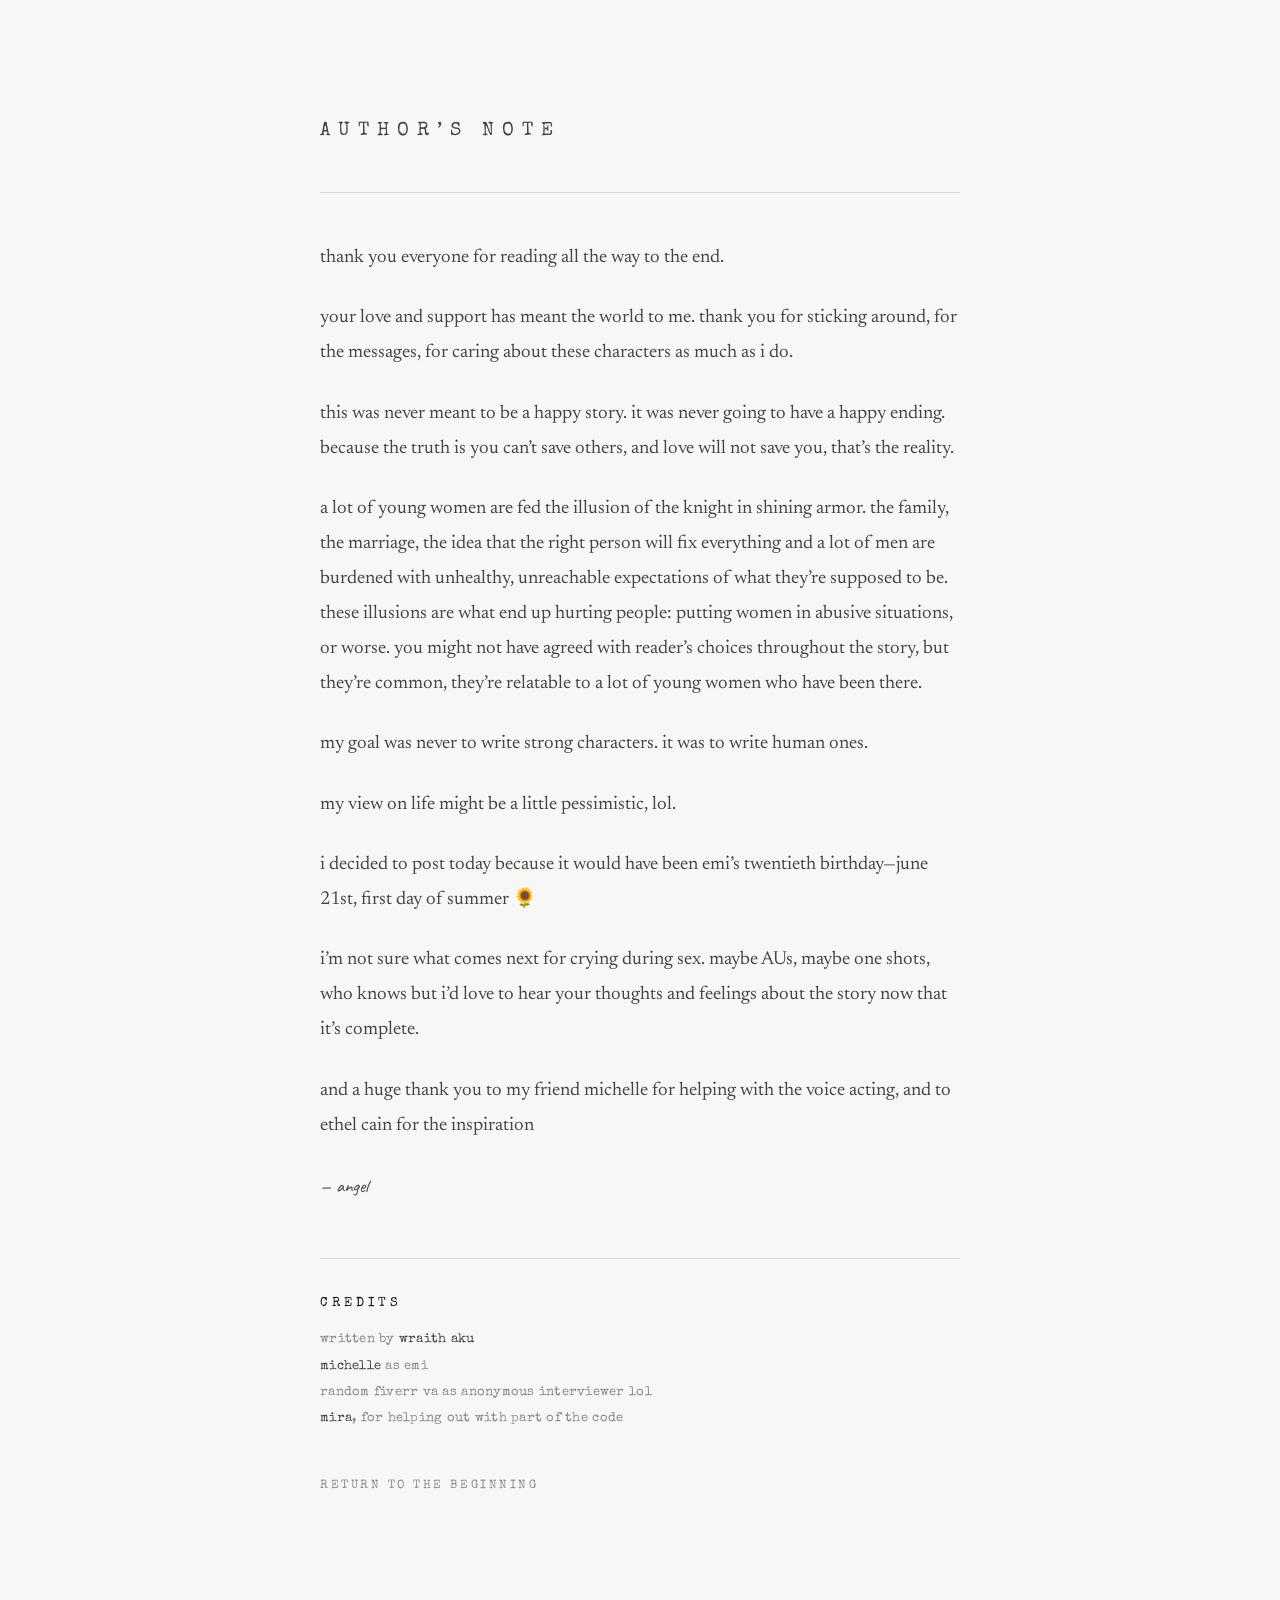
==== author-note.html @ 671f910b "Add files via upload" ====
<!DOCTYPE html>
<html lang="en">
<head>
<meta charset="UTF-8" />
<meta name="viewport" content="width=device-width, initial-scale=1.0" />
<title>crying during sex — author's note</title>
<link rel="preconnect" href="https://fonts.googleapis.com" />
<link rel="preconnect" href="https://fonts.gstatic.com" crossorigin />
<link href="https://fonts.googleapis.com/css2?family=Newsreader:ital,opsz,wght@0,6..72,300..600;1,6..72,300..600&family=Special+Elite&family=Caveat:wght@400;600&display=swap" rel="stylesheet" />
<style>
  :root {
    --ink:    #141414;
    --soft:   #444444;
    --faint:  #8a8a8a;
    --rule:   #d9d9d6;
    --page:   #f7f7f5;
  }
  * { box-sizing: border-box; }
  html, body { margin: 0; }
  body {
    background: var(--page);
    color: var(--ink);
    font-family: "Newsreader", Georgia, serif;
    -webkit-font-smoothing: antialiased;
    text-rendering: optimizeLegibility;
    padding: clamp(3.5rem, 9vw, 8rem) 1.5rem clamp(4rem, 9vw, 7rem);
    display: flex;
    justify-content: center;
  }
  .note {
    width: 100%;
    max-width: 40rem;
  }

  .note-label {
    font-family: "Special Elite", monospace;
    font-size: .72rem;
    letter-spacing: .42em;
    text-transform: uppercase;
    color: var(--faint);
    margin: 0 0 1.4rem;
  }
  .note-title {
    font-size: clamp(2.4rem, 7vw, 3.4rem);
    font-weight: 400;
    font-style: italic;
    letter-spacing: -.01em;
    line-height: 1.05;
    margin: 0 0 .4rem;
  }
  .note-rule {
    height: 1px;
    background: var(--rule);
    border: none;
    margin: 2.6rem 0 3rem;
  }

  .note p {
    font-size: 1.18rem;
    line-height: 1.85;
    color: var(--soft);
    margin: 0 0 1.6rem;
    text-wrap: pretty;
  }
  .note p strong { color: var(--ink); font-weight: 600; }

  /* the thesis line — set apart, large, black */
  .pull {
    font-size: clamp(1.5rem, 4.5vw, 2rem) !important;
    line-height: 1.3 !important;
    color: var(--ink) !important;
    font-style: italic;
    margin: 2.8rem 0 !important;
    padding-left: 1.3rem;
    border-left: 2px solid var(--ink);
  }

  .sig {
    font-family: "Caveat", cursive;
    font-size: 2.1rem;
    color: var(--ink);
    margin: 2.4rem 0 0;
  }

  /* credits — small, plain, typewriter */
  .credits {
    margin-top: 3.4rem;
    padding-top: 2rem;
    border-top: 1px solid var(--rule);
    font-family: "Special Elite", monospace;
    font-size: .82rem;
    line-height: 2;
    letter-spacing: .02em;
    color: var(--faint);
  }
  .credits .credits-head {
    text-transform: uppercase;
    letter-spacing: .3em;
    color: var(--ink);
    display: block;
    margin-bottom: .6rem;
  }
  .credits b { color: var(--soft); font-weight: 400; }

  .back {
    display: inline-block;
    margin-top: 3rem;
    font-family: "Special Elite", monospace;
    font-size: .72rem;
    letter-spacing: .22em;
    text-transform: uppercase;
    color: var(--faint);
    text-decoration: none;
    border-bottom: 1px solid transparent;
    transition: color .25s ease, border-color .25s ease;
  }
  .back:hover { color: var(--ink); border-color: var(--ink); }
</style>
</head>
<body>

  <main class="note" data-screen-label="author's note">
    <p class="note-label">author&rsquo;s note</p>
    <hr class="note-rule" />

    <p>thank you everyone for reading all the way to the end.</p>

    <p>
      your love and support has meant the world to me. thank you for sticking
      around, for the messages, for caring about these characters as much as i do.
    </p>

    <p>
      this was never meant to be a happy story. it was never going to have a happy
      ending. because the truth is you can&rsquo;t save others, and love will not
      save you, that&rsquo;s the reality.
    </p>

    <p>
      a lot of young women are fed the illusion of the knight in shining armor. the
      family, the marriage, the idea that the right person will fix everything and a
      lot of men are burdened with unhealthy, unreachable expectations of what
      they&rsquo;re supposed to be. these illusions are what end up hurting people:
      putting women in abusive situations, or worse. you might not have agreed with
      reader&rsquo;s choices throughout the story, but they&rsquo;re common,
      they&rsquo;re relatable to a lot of young women who have been there.
    </p>

    <p>my goal was never to write strong characters. it was to write human ones.</p>

    <p>my view on life might be a little pessimistic, lol.</p>

    <p>
      i decided to post today because it would have been emi&rsquo;s twentieth
      birthday&mdash;june 21st, first day of summer 🌻
    </p>

    <p>
      i&rsquo;m not sure what comes next for crying during sex. maybe AUs, maybe one
      shots, who knows but i&rsquo;d love to hear your thoughts and feelings about
      the story now that it&rsquo;s complete.
    </p>

    <p>
      and a huge thank you to my friend michelle for helping with the voice acting,
      and to ethel cain for the inspiration
    </p>

    <p class="sig">— angel</p>

    <div class="credits">
      <span class="credits-head">credits</span>
      written by <b>wraith aku</b><br />
      <b>michelle</b> as emi<br />
      random fiverr va as anonymous interviewer lol<br />
      <b>mira</b>, for helping out with part of the code
    </div>

    <a class="back" href="index.html">return to the beginning</a>
  </main>

</body>
</html>
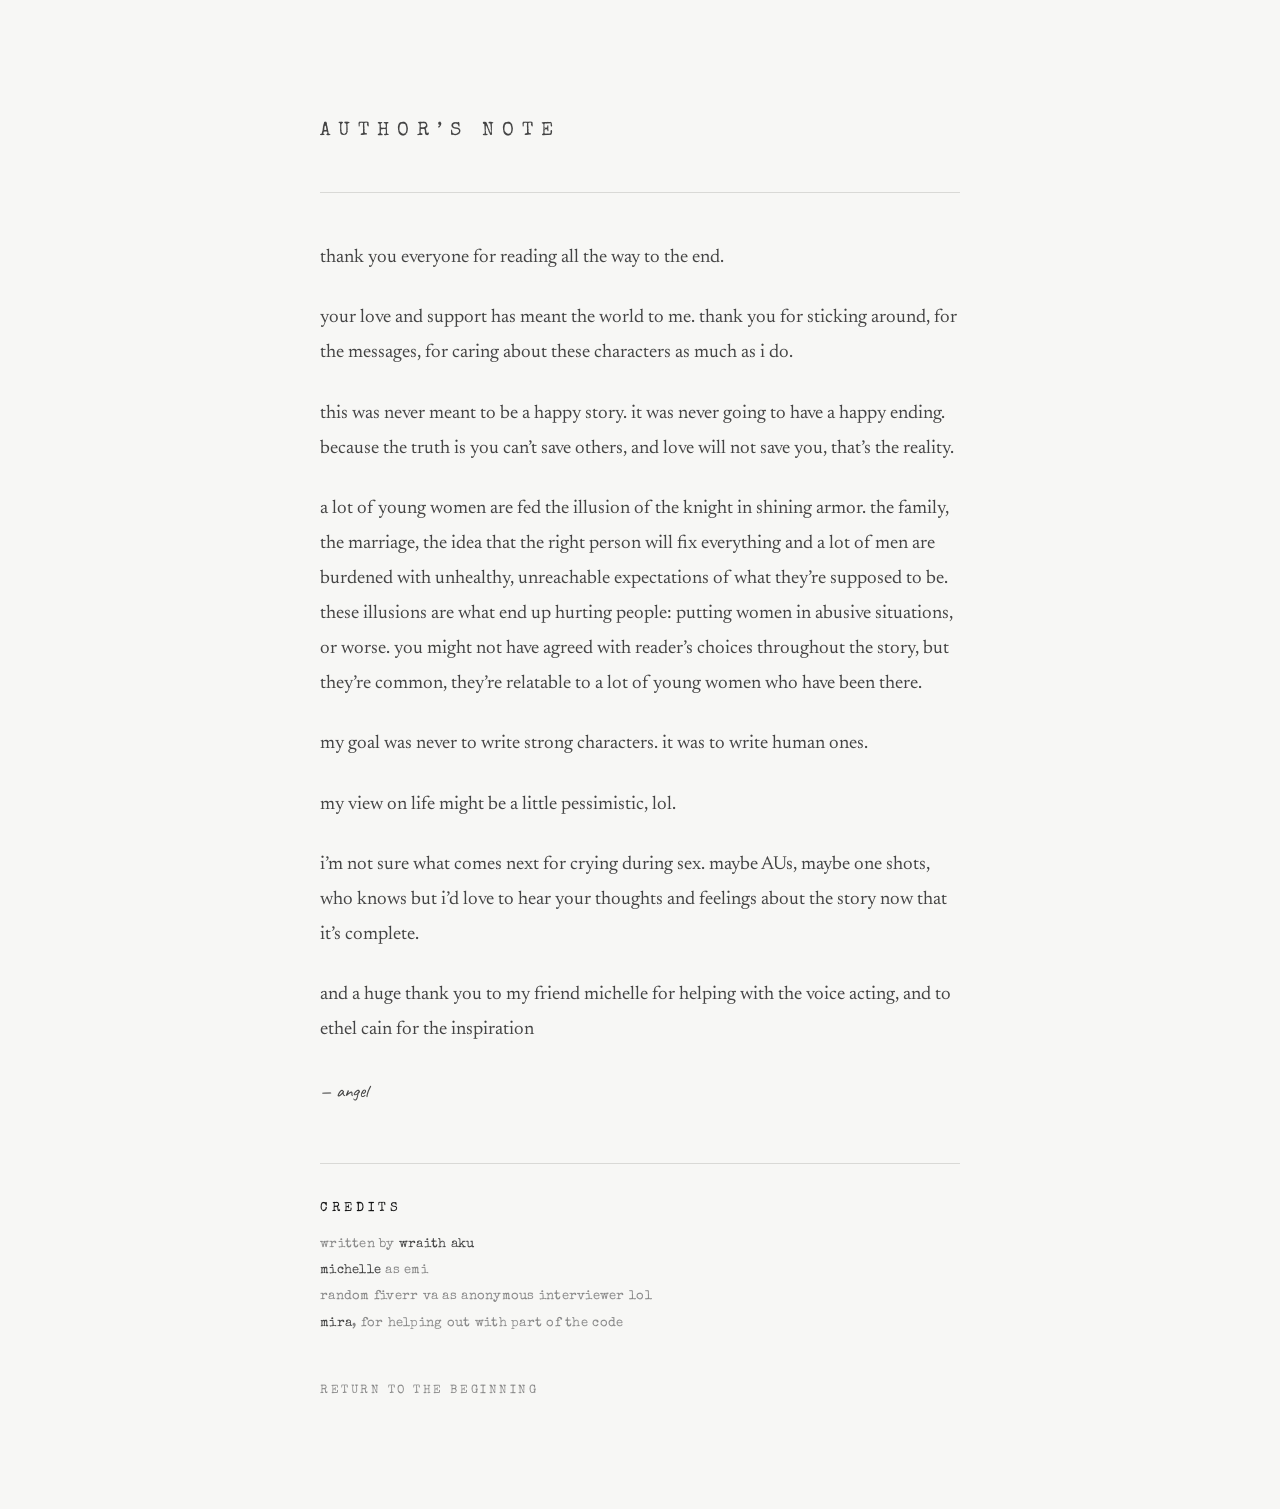
==== commit 9dd3f7ee: "Remove birthday note for Emi Removed a paragraph about Emi's birthday from the author note." ====
--- a/author-note.html
+++ b/author-note.html
@@ -150,10 +150,7 @@
 
     <p>my view on life might be a little pessimistic, lol.</p>
 
-    <p>
-      i decided to post today because it would have been emi&rsquo;s twentieth
-      birthday&mdash;june 21st, first day of summer 🌻
-    </p>
+
 
     <p>
       i&rsquo;m not sure what comes next for crying during sex. maybe AUs, maybe one
